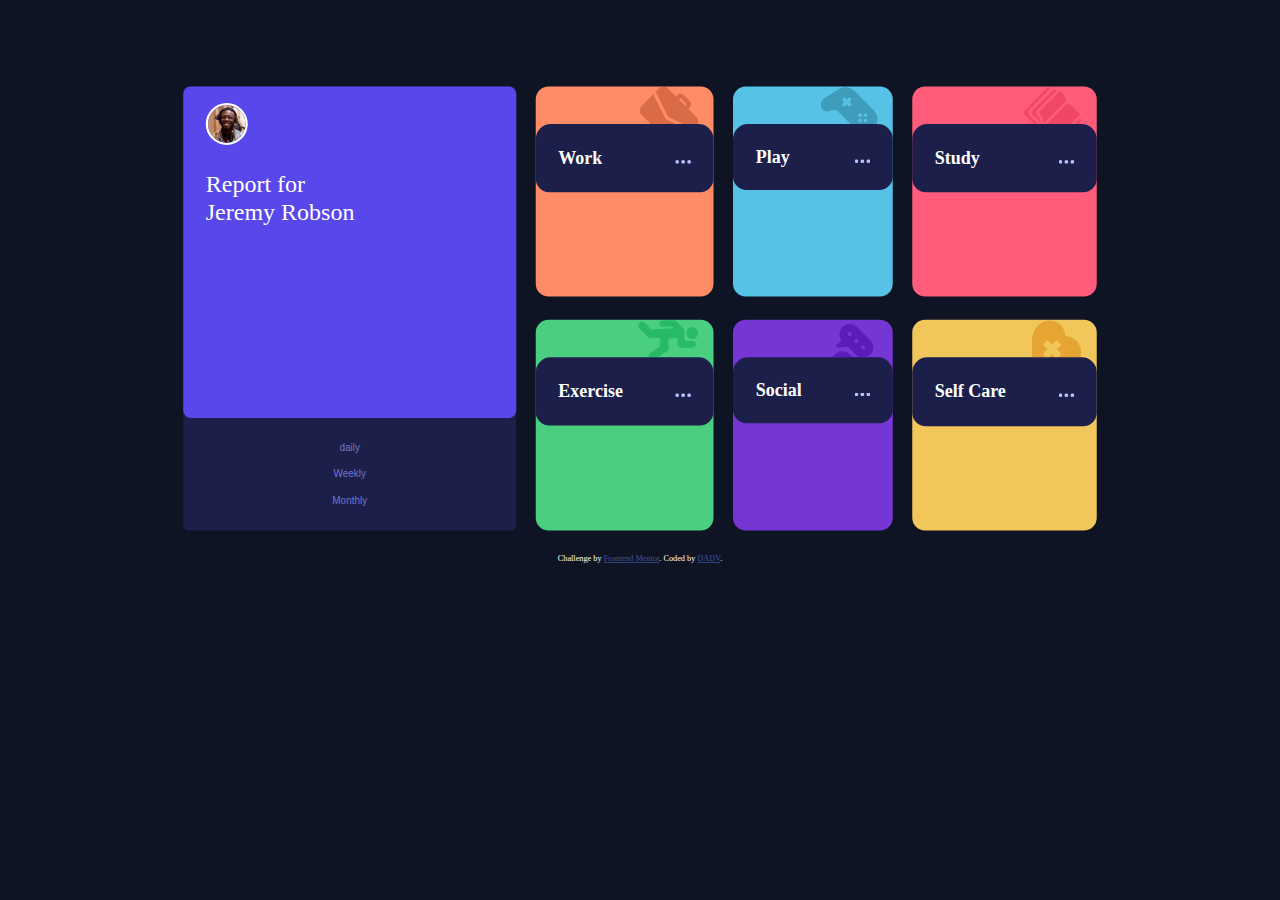
==== index.html @ 3ab3232e "ini" ====
<!DOCTYPE html>
<html lang="en">
<head>
  <meta charset="UTF-8">
  <meta name="viewport" content="width=device-width, initial-scale=1.0"> <!-- displays site properly based on user's device -->

  <link rel="icon" type="image/png" sizes="32x32" href="./images/favicon-32x32.png">
  <link rel="stylesheet" href="style.css">
  
  <title>Frontend Mentor | Time tracking dashboard</title>

  <!-- Feel free to remove these styles or customise in your own stylesheet 👍 -->
  <style>
    .attribution { font-size: 11px; text-align: center; }
    .attribution a { color: hsl(228, 45%, 44%); }
  </style>
</head>
<body>

 <section class="head">
  <div class="profile">
    <div class="img"> <img src="images\image-jeremy.png" alt="image-jeremy" ></div>
    <div class="name">  Report for <br>Jeremy Robson  </div>
    </div>
    <div class="buttons">
     <button  onclick="dailybtn()" > daily</button>
     <button  onclick="weeklybtn()" > Weekly</button>
     <button  onclick="monthlybtn()">Monthly</button>
    </div>
    
 </section>

  <section class="Work">

  <div class="background-img"></div>
    <div class="time">
       <h2> Work <span><img src="images\icon-ellipsis.svg" alt="icon-ellipsis"></span></h2>
  <div id="workTimeframes"></div>
  </div>

  </section>

 <section class="play">

  <div class="background-img"></div>
 <div class="time">
  <h2> Play<span><img src="images\icon-ellipsis.svg" alt="icon-ellipsis"></span></h2>
  <div id="playTimeframes"></div>  
</div>

 </section>
 
 <section class=" Study">

  <div class="background-img"></div>
 <div class="time">
  <h2> Study<span><img src="images\icon-ellipsis.svg" alt="icon-ellipsis"></span></h2>
  <div id="studyTimeframes"></div>
  </div>

  </section>

  <section class=" Exercise">

    <div class="background-img"></div>
   <div class="time">
    <h2> Exercise<span><img src="images\icon-ellipsis.svg" alt="icon-ellipsis"></span></h2>
    <div id="ExerciseTimeframes"></div>
   </div>
    </section>
  
  <section class=" Social">

    <div class="background-img"></div>
    <div class="time">
      <h2>  Social<span><img src="images\icon-ellipsis.svg" alt="icon-ellipsis"></span></h2>
      <div id="socialTimeframes"></div>
    </div>

    </section>

  <section class=" SelfCare">

    <div class="background-img"></div>
   <div class="time">
    <h2> Self Care<span><img src="images\icon-ellipsis.svg" alt="icon-ellipsis"></span></h2>
    <div class="selfcareTimeframes"></div>
   </div>

    </section>
  
  <section class="attribution">
    Challenge by <a href="https://www.frontendmentor.io?ref=challenge" target="_blank">Frontend Mentor</a>. 
    Coded by <a href="https://github.com/Dadv-a11y">DADV</a>.
  </section>
  <script src="script.js"></script>
</body>
</html>
---- style.css ----
:root{
    --Blue: hsl(246, 80%, 60%);
--LightRed : hsl(15, 100%, 70%); /*(work)*/
--SoftBlue : hsl(195, 74%, 62%);/*(play)*/
--LightReds : hsl(348, 100%, 68%); /*(study)*/
--LimeGreen : hsl(145, 58%, 55%);/* (exercise)*/
--Violet: hsl(264, 64%, 52%); /* (social)*/
--SoftOrange : hsl(43, 84%, 65%); /*(self care)*/
--VeryDarkBlue: hsl(226, 43%, 10%);
--DarkBlue: hsl(235, 46%, 20%);
--DesaturatedBlue: hsl(235, 45%, 61%);
--PaleBlue: hsl(236, 100%, 87%);
}
body{
    color: white;
    background-color: var(--VeryDarkBlue);
    padding: 20px;
}
section{
    border: var(--VeryDarkBlue) solid;
    margin-bottom: 20px;
}

p{
    color: var(--DesaturatedBlue);
   
}
.img img{
    width: 50px;
    border: white solid;
    border-radius: 50px;
}
.name{
    padding-top: 6px;
}
.profile{
    background-color: var(--Blue);
    border-radius: 10px;
    padding: 5% 30px;
    display: flex;
    flex-direction: row;
    gap: 20px;
    color: white;
}
.head{
    background-color: var(--DarkBlue);
    border-radius: 10px;
}
.buttons{
  display: flex;
  flex-direction: row;
  justify-content: space-around;
  padding: 5% 10px;
}
button{
    background-color: var(--DarkBlue);
    color: var(--DesaturatedBlue);
    border: none;
}
button:active{
    color: white;
}
.time{
    background-color: var(--DarkBlue);
    border-radius: 20px;
    border-bottom-left-radius:18px ;
    border-bottom-right-radius:18px ;
    padding: 5% 30px;
}
.Work{
    background-color: var(--LightRed);
    border-radius: 20px;
}
.background-img{
    background-repeat: no-repeat;
    background-position: top right 20px;
    height: 50px;
}
.Work .background-img{
    background-image: url("images/icon-work.svg");
}
.play{
    background-color: var(--SoftBlue);
    border-radius: 20px;
}
.play .background-img{
    background-image: url("images/icon-play.svg");
}
.Study{
    background-color: var(--LightReds);
    border-radius: 20px;
}
.Study .background-img{
    background-image: url("images/icon-study.svg");
}
.Exercise{
    background-color: var(--LimeGreen);
    border-radius: 20px;
}
.Exercise .background-img{
    background-image: url("images/icon-exercise.svg");
}
.Social{
    background-color: var(--Violet);
    border-radius: 20px;
}
.Social .background-img{
    background-image: url("images/icon-social.svg");
}
.SelfCare {
    background-color: var(--SoftOrange);
    border-radius: 20px;
}
.SelfCare .background-img{
    background-image: url("images/icon-self-care.svg");
}

/* .daily{
    display: none;
} */
/* .monthly{
    display: none;
} */
/* .weekly{
     display: none; 
}  */
h2{
    display: flex;
    flex-direction: row;
    justify-content: space-between;
}
h2 span{
  display: block;
}
.background-img{
    display: flex;
    flex-direction: row;
    justify-content: right;
    padding-right: 10px;
}
@media screen and (min-width:1024px) {
    
    body{
        display: grid;
        grid-template-areas: "head work play study"
                             "head exercise social selfcare"
                             "att  att    att    att";
    
        grid-template-rows: auto ;
        grid-template-columns: 50vh auto;
        column-gap: 20px;
        row-gap: 5px;
        transform: scale(0.75);
        height: 50vh;
                            }
  .Work{
    grid-area: work;
  }
  .Exercise{
    grid-area: exercise ;
  }
  .SelfCare{
    grid-area: selfcare;
  }
  .play{
    grid-area: play;
  }
  .study{
    grid-area: study;
  }
  .Social{
    grid-area: social;
  }
  .head{
    grid-area: head;
  }
  .attribution{
    grid-area: att;
    font-size: 2em;
  }
  .profile{
   display: flex;
    flex-direction: column;
    font-size: 2em;
}
.buttons{
    display: flex;
    flex-direction: column;
  }
  button{
    padding: 10px 0;
  }
  .profile{
    padding-bottom: 8em;
  }
  h1{
    font-size: 3em;
  }
}
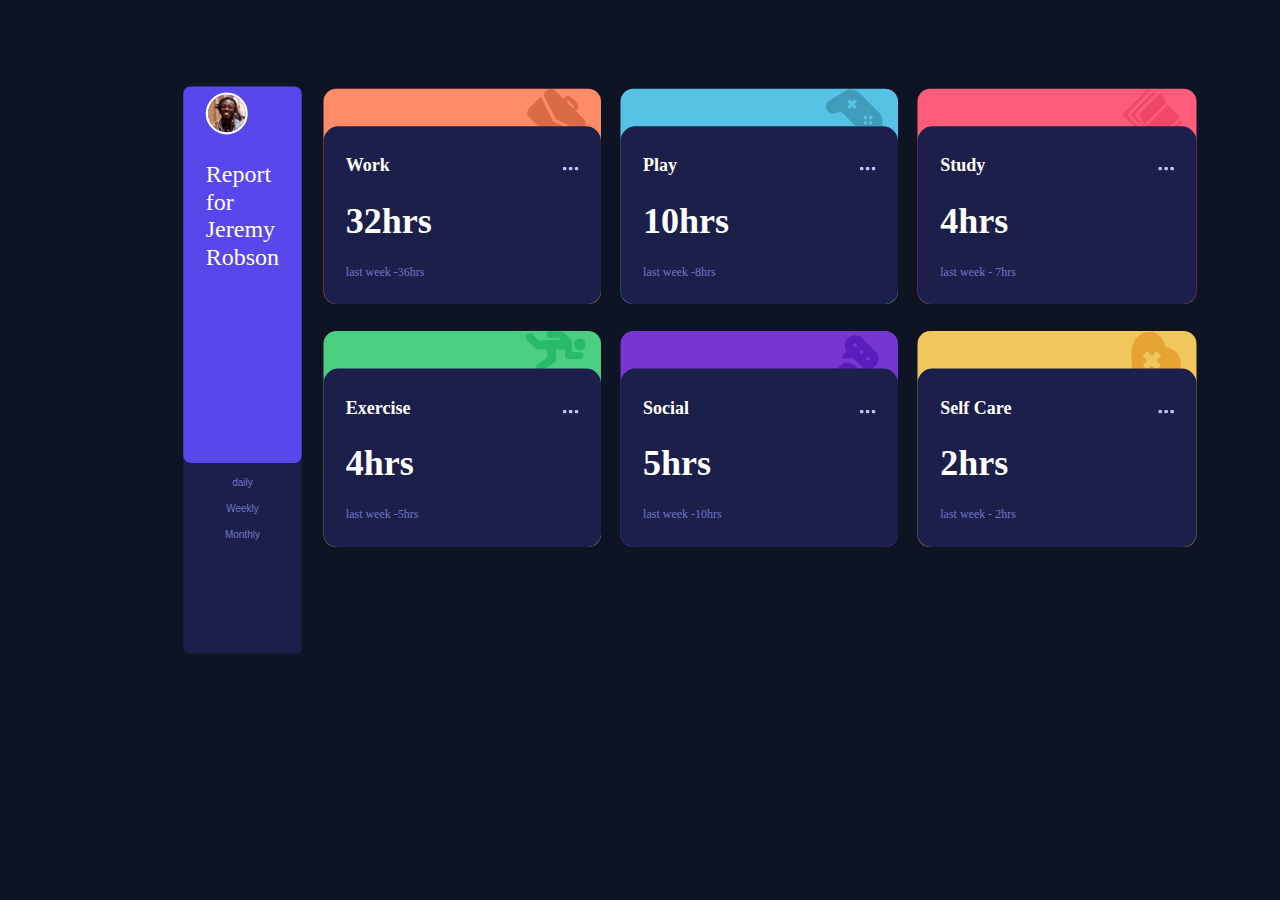
==== commit 99e8bf10: "updates" ====
--- a/index.html
+++ b/index.html
@@ -6,6 +6,7 @@
 
   <link rel="icon" type="image/png" sizes="32x32" href="./images/favicon-32x32.png">
   <link rel="stylesheet" href="style.css">
+  
   
   <title>Frontend Mentor | Time tracking dashboard</title>
 
@@ -16,83 +17,279 @@
   </style>
 </head>
 <body>
-
- <section class="head">
-  <div class="profile">
-    <div class="img"> <img src="images\image-jeremy.png" alt="image-jeremy" ></div>
-    <div class="name">  Report for <br>Jeremy Robson  </div>
+  
+  <section class="head">
+    <div class="profile">
+      <div class="img"> <img src="images\image-jeremy.png" alt="image-jeremy" ></div>
+      <div class="name">  Report for <br>Jeremy Robson  </div>
+      </div>
+      <div class="buttons">
+       <button  onclick="dailybtn()" id="dailybtn" > daily</button>
+       <button  onclick="weeklybtn()" id="weeklybtn" > Weekly</button>
+       <button  onclick="monthlybtn()" id="monthlybtn">Monthly</button>
+      </div>
+      
+   </section>
+  
+    <section  id="daily">
+
+      <div class="daily">
+
+        <section class="Work">
+  
+          <div class="background-img"></div>
+            <div class="time">
+               <h2> Work <span><img src="images\icon-ellipsis.svg" alt="icon-ellipsis"></span></h2>
+          <div class="Timeframes">
+            <h1 class="current"> 5hrs </h1> 
+            <p> last day - 7hrs</p> 
+          </div>
+          </div>
+        
+          </section>
+        
+         <section class="play">
+        
+          <div class="background-img"></div>
+         <div class="time">
+          <h2> Play<span><img src="images\icon-ellipsis.svg" alt="icon-ellipsis"></span></h2>
+          <div class="Timeframes">
+            <h1 class="current">  1hr </h1> 
+            <p> last day -2hrs</p>
+          </div>  
+        </div>
+        
+         </section>
+         
+         <section class=" Study">
+        
+          <div class="background-img"></div>
+         <div class="time">
+          <h2> Study<span><img src="images\icon-ellipsis.svg" alt="icon-ellipsis"></span></h2>
+          <div class="Timeframes">
+            <h1 class="current"> 0hrs </h1> 
+            <p> last day -1hr</p>
+          </div>
+          </div>
+        
+          </section>
+        
+          <section class=" Exercise">
+        
+            <div class="background-img"></div>
+           <div class="time">
+            <h2> Exercise<span><img src="images\icon-ellipsis.svg" alt="icon-ellipsis"></span></h2>
+            <div class="Timeframes">
+              <h1 class="current">  1hr </h1> 
+              <p> last day -1hr</p>
+            </div>
+           </div>
+            </section>
+          
+          <section class=" Social">
+        
+            <div class="background-img"></div>
+            <div class="time">
+              <h2>  Social<span><img src="images\icon-ellipsis.svg" alt="icon-ellipsis"></span></h2>
+              <div class="Timeframes">
+                <h1 class="current">  1hr </h1> 
+                <p> last day -3hrs</p>
+              </div>
+            </div>
+        
+            </section>
+        
+          <section class=" SelfCare">
+        
+            <div class="background-img"></div>
+           <div class="time">
+            <h2> Self Care<span><img src="images\icon-ellipsis.svg" alt="icon-ellipsis"></span></h2>
+            <div class="Timeframes">
+              <h1 class="current"> 0hrs </h1> 
+              <p> last day -1hr </p>
+            </div>
+           </div>
+        
+            </section>
+
+      </div>
+
+    </section>
+    
+    <section id="monthly">
+
+    <div class="monthly">
+
+      <section class="Work">
+  
+        <div class="background-img"></div>
+          <div class="time">
+             <h2> Work <span><img src="images\icon-ellipsis.svg" alt="icon-ellipsis"></span></h2>
+             <div class="Timeframes">
+              <h1 class="current"> 103hrs </h1> 
+              <p> last month - 128hrs</p> 
+            </div>
+        </div>
+      
+        </section>
+      
+       <section class="play">
+      
+        <div class="background-img"></div>
+       <div class="time">
+        <h2> Play<span><img src="images\icon-ellipsis.svg" alt="icon-ellipsis"></span></h2>
+        <div class="Timeframes">
+          <h1 class="current">  23hrs </h1> 
+          <p> last month - 29hrs</p> 
+        </div> 
+      </div>
+      
+       </section>
+       
+       <section class=" Study">
+      
+        <div class="background-img"></div>
+       <div class="time">
+        <h2> Study<span><img src="images\icon-ellipsis.svg" alt="icon-ellipsis"></span></h2>
+        <div class="Timeframes">
+          <h1 class="current"> 13hrs </h1> 
+          <p> last month - 19hrs</p> 
+        </div> 
+        </div>
+      
+        </section>
+      
+        <section class=" Exercise">
+      
+          <div class="background-img"></div>
+         <div class="time">
+          <h2> Exercise<span><img src="images\icon-ellipsis.svg" alt="icon-ellipsis"></span></h2>
+          <div class="Timeframes">
+            <h1 class="current">11hrs </h1> 
+            <p> last month - 18hrs</p> 
+          </div> 
+         </div>
+          </section>
+        
+        <section class=" Social">
+      
+          <div class="background-img"></div>
+          <div class="time">
+            <h2>  Social<span><img src="images\icon-ellipsis.svg" alt="icon-ellipsis"></span></h2>
+            <div class="Timeframes">
+              <h1 class="current"> 21hrs  </h1> 
+              <p> last month - 23hrs</p> 
+            </div> 
+          </div>
+      
+          </section>
+      
+        <section class=" SelfCare">
+      
+          <div class="background-img"></div>
+         <div class="time">
+          <h2> Self Care<span><img src="images\icon-ellipsis.svg" alt="icon-ellipsis"></span></h2>
+          <div class="Timeframes">
+            <h1 class="current">  7hrs   </h1> 
+            <p> last month - 11hrs </p> 
+          </div> 
+         </div>
+      
+          </section>
+
     </div>
-    <div class="buttons">
-     <button  onclick="dailybtn()" > daily</button>
-     <button  onclick="weeklybtn()" > Weekly</button>
-     <button  onclick="monthlybtn()">Monthly</button>
+
+    </section>
+
+    <section id="weekly">
+
+    <div class="weekly">
+
+      <section class="Work">
+  
+        <div class="background-img"></div>
+          <div class="time">
+             <h2> Work <span><img src="images\icon-ellipsis.svg" alt="icon-ellipsis"></span></h2>
+             <div class="Timeframes">
+              <h1 class="current">32hrs </h1> 
+              <p> last week -36hrs </p>
+            </div>
+        </div>
+      
+        </section>
+      
+       <section class="play">
+      
+        <div class="background-img"></div>
+       <div class="time">
+        <h2> Play<span><img src="images\icon-ellipsis.svg" alt="icon-ellipsis"></span></h2>
+        <div class="Timeframes">
+          <h1 class="current">10hrs </h1> 
+          <p> last week -8hrs  </p>
+        </div>  
+      </div>
+      
+       </section>
+       
+       <section class=" Study">
+      
+        <div class="background-img"></div>
+       <div class="time">
+        <h2> Study<span><img src="images\icon-ellipsis.svg" alt="icon-ellipsis"></span></h2>
+        <div class="Timeframes">
+          <h1 class="current">4hrs  </h1> 
+          <p> last week - 7hrs  </p>
+        </div>  
+        </div>
+      
+        </section>
+      
+        <section class=" Exercise">
+      
+          <div class="background-img"></div>
+         <div class="time">
+          <h2> Exercise<span><img src="images\icon-ellipsis.svg" alt="icon-ellipsis"></span></h2>
+          <div class="Timeframes">
+            <h1 class="current">4hrs  </h1> 
+            <p> last week -5hrs  </p>
+          </div> 
+         </div>
+          </section>
+        
+        <section class=" Social">
+      
+          <div class="background-img"></div>
+          <div class="time">
+            <h2>  Social<span><img src="images\icon-ellipsis.svg" alt="icon-ellipsis"></span></h2>
+            <div class="Timeframes">
+              <h1 class="current"> 5hrs </h1> 
+              <p> last week -10hrs </p>
+            </div> 
+          </div>
+      
+          </section>
+      
+        <section class=" SelfCare">
+      
+          <div class="background-img"></div>
+         <div class="time">
+          <h2> Self Care<span><img src="images\icon-ellipsis.svg" alt="icon-ellipsis"></span></h2>
+          <div class="Timeframes">
+            <h1 class="current"> 2hrs </h1> 
+            <p> last week - 2hrs </p>
+          </div> 
+         </div>
+      
+          </section>
+
     </div>
-    
- </section>
-
-  <section class="Work">
-
-  <div class="background-img"></div>
-    <div class="time">
-       <h2> Work <span><img src="images\icon-ellipsis.svg" alt="icon-ellipsis"></span></h2>
-  <div id="workTimeframes"></div>
+
+    </section>
+ 
+  <script src="script.js"></script>
+  <div class="attribution">
+    Challenge by <a href="https://www.frontendmentor.io?ref=challenge" target="_blank">Frontend Mentor</a>. 
+    Coded by <a href="#">Your Name Here</a>.
   </div>
-
-  </section>
-
- <section class="play">
-
-  <div class="background-img"></div>
- <div class="time">
-  <h2> Play<span><img src="images\icon-ellipsis.svg" alt="icon-ellipsis"></span></h2>
-  <div id="playTimeframes"></div>  
-</div>
-
- </section>
- 
- <section class=" Study">
-
-  <div class="background-img"></div>
- <div class="time">
-  <h2> Study<span><img src="images\icon-ellipsis.svg" alt="icon-ellipsis"></span></h2>
-  <div id="studyTimeframes"></div>
-  </div>
-
-  </section>
-
-  <section class=" Exercise">
-
-    <div class="background-img"></div>
-   <div class="time">
-    <h2> Exercise<span><img src="images\icon-ellipsis.svg" alt="icon-ellipsis"></span></h2>
-    <div id="ExerciseTimeframes"></div>
-   </div>
-    </section>
-  
-  <section class=" Social">
-
-    <div class="background-img"></div>
-    <div class="time">
-      <h2>  Social<span><img src="images\icon-ellipsis.svg" alt="icon-ellipsis"></span></h2>
-      <div id="socialTimeframes"></div>
-    </div>
-
-    </section>
-
-  <section class=" SelfCare">
-
-    <div class="background-img"></div>
-   <div class="time">
-    <h2> Self Care<span><img src="images\icon-ellipsis.svg" alt="icon-ellipsis"></span></h2>
-    <div class="selfcareTimeframes"></div>
-   </div>
-
-    </section>
-  
-  <section class="attribution">
-    Challenge by <a href="https://www.frontendmentor.io?ref=challenge" target="_blank">Frontend Mentor</a>. 
-    Coded by <a href="https://github.com/Dadv-a11y">DADV</a>.
-  </section>
-  <script src="script.js"></script>
 </body>
 </html>--- a/style.css
+++ b/style.css
@@ -57,7 +57,7 @@
     color: var(--DesaturatedBlue);
     border: none;
 }
-button:active{
+button:hover{
     color: white;
 }
 .time{
@@ -115,15 +115,13 @@
     background-image: url("images/icon-self-care.svg");
 }
 
-/* .daily{
+ #daily{
     display: none;
-} */
-/* .monthly{
+ }
+ #monthly {
     display: none;
-} */
-/* .weekly{
-     display: none; 
-}  */
+} 
+
 h2{
     display: flex;
     flex-direction: row;
@@ -138,21 +136,52 @@
     justify-content: right;
     padding-right: 10px;
 }
-@media screen and (min-width:1024px) {
+
+@media screen and (min-width:1024px)  {
     
     body{
-        display: grid;
-        grid-template-areas: "head work play study"
-                             "head exercise social selfcare"
-                             "att  att    att    att";
+        
+        display: flex;
+        flex-direction: row;
+        column-gap: 20px;
+        transform: scale(0.75);
+         height: 50vh;
+        }
+  .weekly{
+    display: grid;
+    grid-template-areas: " work play study"
+                         " exercise social selfcare";
+   grid-template-rows: auto ;
+   grid-template-columns: auto;
+   column-gap: 20px;
+   row-gap: 10px;
+   width: 130vh;
+   
+   
+  }
+  .daily{
     
-        grid-template-rows: auto ;
-        grid-template-columns: 50vh auto;
-        column-gap: 20px;
-        row-gap: 5px;
-        transform: scale(0.75);
-        height: 50vh;
-                            }
+    display: grid;
+    grid-template-areas: " work play study"
+                         " exercise social selfcare";
+   grid-template-rows: auto ;
+   grid-template-columns: auto;
+   column-gap: 20px;
+  row-gap: 10px;
+  width: 130vh;
+  }
+  .monthly{
+    
+    display: grid;
+    grid-template-areas: " work play study"
+                         " exercise social selfcare";
+   grid-template-rows: auto ;
+   grid-template-columns: auto;
+   column-gap: 20px;
+  row-gap: 10px;
+  width: 130vh;
+  }
+
   .Work{
     grid-area: work;
   }
@@ -172,7 +201,8 @@
     grid-area: social;
   }
   .head{
-    grid-area: head;
+    width: 70vh;
+    height: 100vh;
   }
   .attribution{
     grid-area: att;
@@ -196,4 +226,17 @@
   h1{
     font-size: 3em;
   }
-}+ .attribution{
+    display: none;
+ }
+}
+@media screen and (min-height:700px)  and (min-width:1024px) {
+   .head{
+    height: 84vh;
+   }
+}
+@media screen and (max-height:700px) and (min-width:1024px) {
+    .head{
+     height: 109vh;
+    }
+ }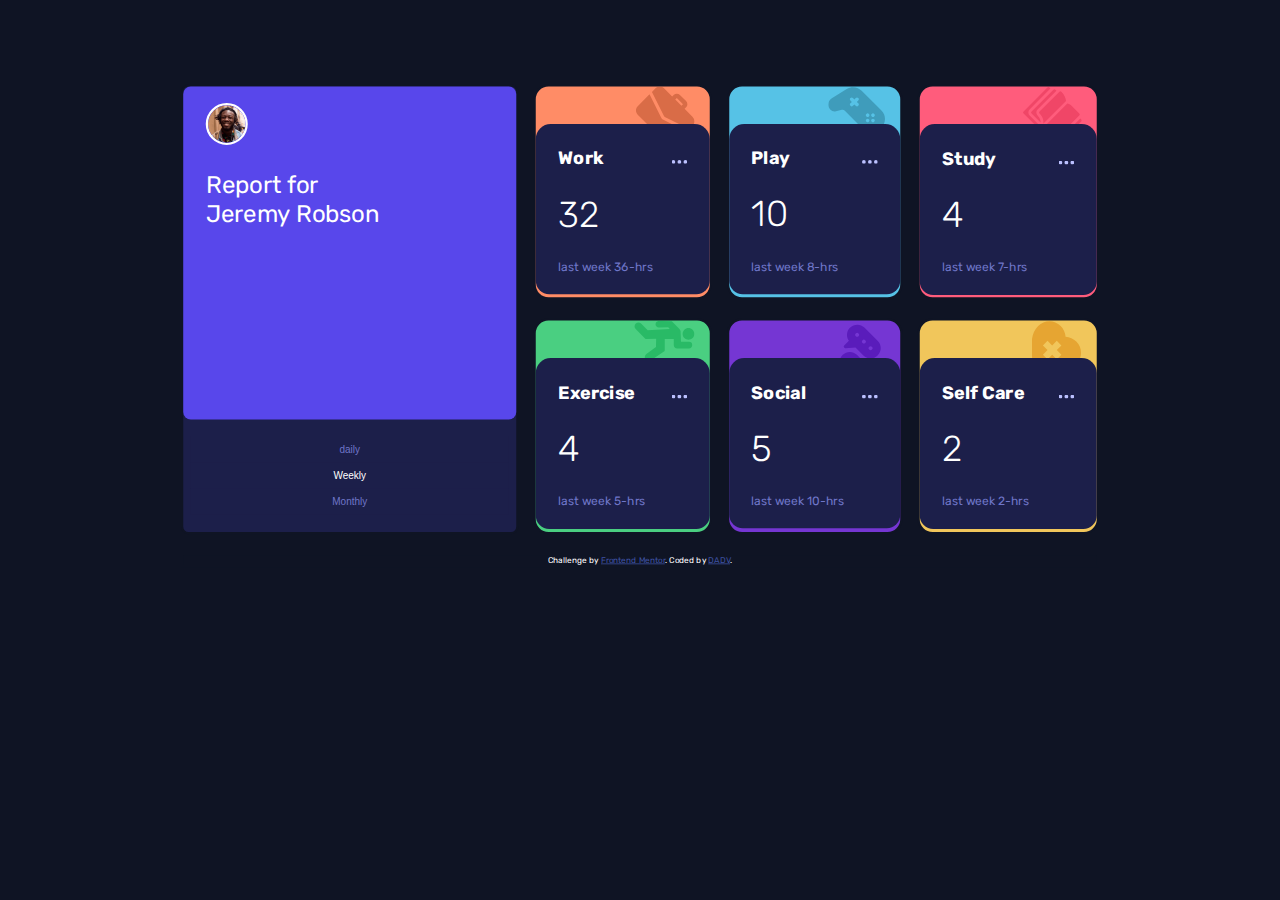
==== commit 03e6c4f4: "updates 2" ====
--- a/index.html
+++ b/index.html
@@ -6,7 +6,9 @@
 
   <link rel="icon" type="image/png" sizes="32x32" href="./images/favicon-32x32.png">
   <link rel="stylesheet" href="style.css">
-  
+  <link rel="preconnect" href="https://fonts.googleapis.com">
+<link rel="preconnect" href="https://fonts.gstatic.com" crossorigin>
+<link href="https://fonts.googleapis.com/css2?family=Manrope:wght@200..800&family=Rubik:ital,wght@0,300..900;1,300..900&display=swap" rel="stylesheet">
   
   <title>Frontend Mentor | Time tracking dashboard</title>
 
@@ -17,279 +19,83 @@
   </style>
 </head>
 <body>
-  
-  <section class="head">
-    <div class="profile">
-      <div class="img"> <img src="images\image-jeremy.png" alt="image-jeremy" ></div>
-      <div class="name">  Report for <br>Jeremy Robson  </div>
-      </div>
-      <div class="buttons">
-       <button  onclick="dailybtn()" id="dailybtn" > daily</button>
+
+ <section class="head">
+  <div class="profile">
+    <div class="img"> <img src="images\image-jeremy.png" alt="image-jeremy" ></div>
+    <div class="name">  Report for <br>Jeremy Robson  </div>
+    </div>
+    <div class="buttons">
+      <button  onclick="dailybtn()" id="dailybtn" > daily</button>
        <button  onclick="weeklybtn()" id="weeklybtn" > Weekly</button>
        <button  onclick="monthlybtn()" id="monthlybtn">Monthly</button>
-      </div>
-      
-   </section>
+    </div>
+    
+ </section>
+
+  <section class="Work">
+   
+  <div class="background-img"></div>
+    <div class="time">
+       <h2> Work <a href=""><img src="images\icon-ellipsis.svg" alt="icon-ellipsis"></a ></h2>
+  <div id="workTimeframes"></div>
+  </div>
+
+  </section>
+
+ <section class="play">
+
+  <div class="background-img"></div>
+ <div class="time">
+  <h2> Play<a href=""><img src="images\icon-ellipsis.svg" alt="icon-ellipsis"></a ></h2>
+  <div id="playTimeframes"></div>  
+</div>
+
+ </section>
+ 
+ <section class=" Study">
+
+  <div class="background-img"></div>
+ <div class="time">
+  <h2> Study<a href=""><img src="images\icon-ellipsis.svg" alt="icon-ellipsis"></a ></h2>
+  <div id="studyTimeframes"></div>
+  </div>
+
+  </section>
+
+  <section class=" Exercise">
+
+    <div class="background-img"></div>
+   <div class="time">
+    <h2> Exercise<a href=""><img src="images\icon-ellipsis.svg" alt="icon-ellipsis"></a></h2>
+    <div id="ExerciseTimeframes"></div>
+   </div>
+    </section>
   
-    <section  id="daily">
+  <section class=" Social">
 
-      <div class="daily">
-
-        <section class="Work">
-  
-          <div class="background-img"></div>
-            <div class="time">
-               <h2> Work <span><img src="images\icon-ellipsis.svg" alt="icon-ellipsis"></span></h2>
-          <div class="Timeframes">
-            <h1 class="current"> 5hrs </h1> 
-            <p> last day - 7hrs</p> 
-          </div>
-          </div>
-        
-          </section>
-        
-         <section class="play">
-        
-          <div class="background-img"></div>
-         <div class="time">
-          <h2> Play<span><img src="images\icon-ellipsis.svg" alt="icon-ellipsis"></span></h2>
-          <div class="Timeframes">
-            <h1 class="current">  1hr </h1> 
-            <p> last day -2hrs</p>
-          </div>  
-        </div>
-        
-         </section>
-         
-         <section class=" Study">
-        
-          <div class="background-img"></div>
-         <div class="time">
-          <h2> Study<span><img src="images\icon-ellipsis.svg" alt="icon-ellipsis"></span></h2>
-          <div class="Timeframes">
-            <h1 class="current"> 0hrs </h1> 
-            <p> last day -1hr</p>
-          </div>
-          </div>
-        
-          </section>
-        
-          <section class=" Exercise">
-        
-            <div class="background-img"></div>
-           <div class="time">
-            <h2> Exercise<span><img src="images\icon-ellipsis.svg" alt="icon-ellipsis"></span></h2>
-            <div class="Timeframes">
-              <h1 class="current">  1hr </h1> 
-              <p> last day -1hr</p>
-            </div>
-           </div>
-            </section>
-          
-          <section class=" Social">
-        
-            <div class="background-img"></div>
-            <div class="time">
-              <h2>  Social<span><img src="images\icon-ellipsis.svg" alt="icon-ellipsis"></span></h2>
-              <div class="Timeframes">
-                <h1 class="current">  1hr </h1> 
-                <p> last day -3hrs</p>
-              </div>
-            </div>
-        
-            </section>
-        
-          <section class=" SelfCare">
-        
-            <div class="background-img"></div>
-           <div class="time">
-            <h2> Self Care<span><img src="images\icon-ellipsis.svg" alt="icon-ellipsis"></span></h2>
-            <div class="Timeframes">
-              <h1 class="current"> 0hrs </h1> 
-              <p> last day -1hr </p>
-            </div>
-           </div>
-        
-            </section>
-
-      </div>
-
-    </section>
-    
-    <section id="monthly">
-
-    <div class="monthly">
-
-      <section class="Work">
-  
-        <div class="background-img"></div>
-          <div class="time">
-             <h2> Work <span><img src="images\icon-ellipsis.svg" alt="icon-ellipsis"></span></h2>
-             <div class="Timeframes">
-              <h1 class="current"> 103hrs </h1> 
-              <p> last month - 128hrs</p> 
-            </div>
-        </div>
-      
-        </section>
-      
-       <section class="play">
-      
-        <div class="background-img"></div>
-       <div class="time">
-        <h2> Play<span><img src="images\icon-ellipsis.svg" alt="icon-ellipsis"></span></h2>
-        <div class="Timeframes">
-          <h1 class="current">  23hrs </h1> 
-          <p> last month - 29hrs</p> 
-        </div> 
-      </div>
-      
-       </section>
-       
-       <section class=" Study">
-      
-        <div class="background-img"></div>
-       <div class="time">
-        <h2> Study<span><img src="images\icon-ellipsis.svg" alt="icon-ellipsis"></span></h2>
-        <div class="Timeframes">
-          <h1 class="current"> 13hrs </h1> 
-          <p> last month - 19hrs</p> 
-        </div> 
-        </div>
-      
-        </section>
-      
-        <section class=" Exercise">
-      
-          <div class="background-img"></div>
-         <div class="time">
-          <h2> Exercise<span><img src="images\icon-ellipsis.svg" alt="icon-ellipsis"></span></h2>
-          <div class="Timeframes">
-            <h1 class="current">11hrs </h1> 
-            <p> last month - 18hrs</p> 
-          </div> 
-         </div>
-          </section>
-        
-        <section class=" Social">
-      
-          <div class="background-img"></div>
-          <div class="time">
-            <h2>  Social<span><img src="images\icon-ellipsis.svg" alt="icon-ellipsis"></span></h2>
-            <div class="Timeframes">
-              <h1 class="current"> 21hrs  </h1> 
-              <p> last month - 23hrs</p> 
-            </div> 
-          </div>
-      
-          </section>
-      
-        <section class=" SelfCare">
-      
-          <div class="background-img"></div>
-         <div class="time">
-          <h2> Self Care<span><img src="images\icon-ellipsis.svg" alt="icon-ellipsis"></span></h2>
-          <div class="Timeframes">
-            <h1 class="current">  7hrs   </h1> 
-            <p> last month - 11hrs </p> 
-          </div> 
-         </div>
-      
-          </section>
-
+    <div class="background-img"></div>
+    <div class="time">
+      <h2>  Social<a href=""><img src="images\icon-ellipsis.svg" alt="icon-ellipsis"></a></h2>
+      <div id="socialTimeframes"></div>
     </div>
 
     </section>
 
-    <section id="weekly">
+  <section class=" SelfCare">
 
-    <div class="weekly">
-
-      <section class="Work">
-  
-        <div class="background-img"></div>
-          <div class="time">
-             <h2> Work <span><img src="images\icon-ellipsis.svg" alt="icon-ellipsis"></span></h2>
-             <div class="Timeframes">
-              <h1 class="current">32hrs </h1> 
-              <p> last week -36hrs </p>
-            </div>
-        </div>
-      
-        </section>
-      
-       <section class="play">
-      
-        <div class="background-img"></div>
-       <div class="time">
-        <h2> Play<span><img src="images\icon-ellipsis.svg" alt="icon-ellipsis"></span></h2>
-        <div class="Timeframes">
-          <h1 class="current">10hrs </h1> 
-          <p> last week -8hrs  </p>
-        </div>  
-      </div>
-      
-       </section>
-       
-       <section class=" Study">
-      
-        <div class="background-img"></div>
-       <div class="time">
-        <h2> Study<span><img src="images\icon-ellipsis.svg" alt="icon-ellipsis"></span></h2>
-        <div class="Timeframes">
-          <h1 class="current">4hrs  </h1> 
-          <p> last week - 7hrs  </p>
-        </div>  
-        </div>
-      
-        </section>
-      
-        <section class=" Exercise">
-      
-          <div class="background-img"></div>
-         <div class="time">
-          <h2> Exercise<span><img src="images\icon-ellipsis.svg" alt="icon-ellipsis"></span></h2>
-          <div class="Timeframes">
-            <h1 class="current">4hrs  </h1> 
-            <p> last week -5hrs  </p>
-          </div> 
-         </div>
-          </section>
-        
-        <section class=" Social">
-      
-          <div class="background-img"></div>
-          <div class="time">
-            <h2>  Social<span><img src="images\icon-ellipsis.svg" alt="icon-ellipsis"></span></h2>
-            <div class="Timeframes">
-              <h1 class="current"> 5hrs </h1> 
-              <p> last week -10hrs </p>
-            </div> 
-          </div>
-      
-          </section>
-      
-        <section class=" SelfCare">
-      
-          <div class="background-img"></div>
-         <div class="time">
-          <h2> Self Care<span><img src="images\icon-ellipsis.svg" alt="icon-ellipsis"></span></h2>
-          <div class="Timeframes">
-            <h1 class="current"> 2hrs </h1> 
-            <p> last week - 2hrs </p>
-          </div> 
-         </div>
-      
-          </section>
-
-    </div>
+    <div class="background-img"></div>
+   <div class="time">
+    <h2> Self Care<a href=""><img src="images\icon-ellipsis.svg" alt="icon-ellipsis"></a></h2>
+    <div id="selfcareTimeframes"></div>
+   </div>
 
     </section>
- 
+  
+  <section class="attribution">
+    Challenge by <a href="https://www.frontendmentor.io?ref=challenge" target="_blank">Frontend Mentor</a>. 
+    Coded by <a href="https://github.com/Dadv-a11y">DADV</a>.
+  </section>
   <script src="script.js"></script>
-  <div class="attribution">
-    Challenge by <a href="https://www.frontendmentor.io?ref=challenge" target="_blank">Frontend Mentor</a>. 
-    Coded by <a href="#">Your Name Here</a>.
-  </div>
 </body>
 </html>--- a/style.css
+++ b/style.css
@@ -12,6 +12,7 @@
 --PaleBlue: hsl(236, 100%, 87%);
 }
 body{
+    font-family: 'Rubik', sans-serif ;
     color: white;
     background-color: var(--VeryDarkBlue);
     padding: 20px;
@@ -115,73 +116,36 @@
     background-image: url("images/icon-self-care.svg");
 }
 
- #daily{
-    display: none;
- }
- #monthly {
-    display: none;
-} 
-
 h2{
     display: flex;
     flex-direction: row;
     justify-content: space-between;
 }
-h2 span{
+h2 a{
   display: block;
 }
+
 .background-img{
     display: flex;
     flex-direction: row;
     justify-content: right;
     padding-right: 10px;
 }
-
-@media screen and (min-width:1024px)  {
+@media screen and (min-width:1024px) {
     
     body{
-        
-        display: flex;
-        flex-direction: row;
+        display: grid;
+        grid-template-areas: "head work play study"
+                             "head exercise social selfcare"
+                             "att  att    att    att";
+    
+        grid-template-rows: auto ;
+        grid-template-columns: 50vh auto;
         column-gap: 20px;
+        row-gap: 5px;
         transform: scale(0.75);
-         height: 50vh;
-        }
-  .weekly{
-    display: grid;
-    grid-template-areas: " work play study"
-                         " exercise social selfcare";
-   grid-template-rows: auto ;
-   grid-template-columns: auto;
-   column-gap: 20px;
-   row-gap: 10px;
-   width: 130vh;
-   
-   
-  }
-  .daily{
-    
-    display: grid;
-    grid-template-areas: " work play study"
-                         " exercise social selfcare";
-   grid-template-rows: auto ;
-   grid-template-columns: auto;
-   column-gap: 20px;
-  row-gap: 10px;
-  width: 130vh;
-  }
-  .monthly{
-    
-    display: grid;
-    grid-template-areas: " work play study"
-                         " exercise social selfcare";
-   grid-template-rows: auto ;
-   grid-template-columns: auto;
-   column-gap: 20px;
-  row-gap: 10px;
-  width: 130vh;
-  }
-
+        height: 50vh;
+                            }
   .Work{
     grid-area: work;
   }
@@ -201,8 +165,7 @@
     grid-area: social;
   }
   .head{
-    width: 70vh;
-    height: 100vh;
+    grid-area: head;
   }
   .attribution{
     grid-area: att;
@@ -225,18 +188,6 @@
   }
   h1{
     font-size: 3em;
+    font-weight: 300;
   }
- .attribution{
-    display: none;
- }
-}
-@media screen and (min-height:700px)  and (min-width:1024px) {
-   .head{
-    height: 84vh;
-   }
-}
-@media screen and (max-height:700px) and (min-width:1024px) {
-    .head{
-     height: 109vh;
-    }
- }+}